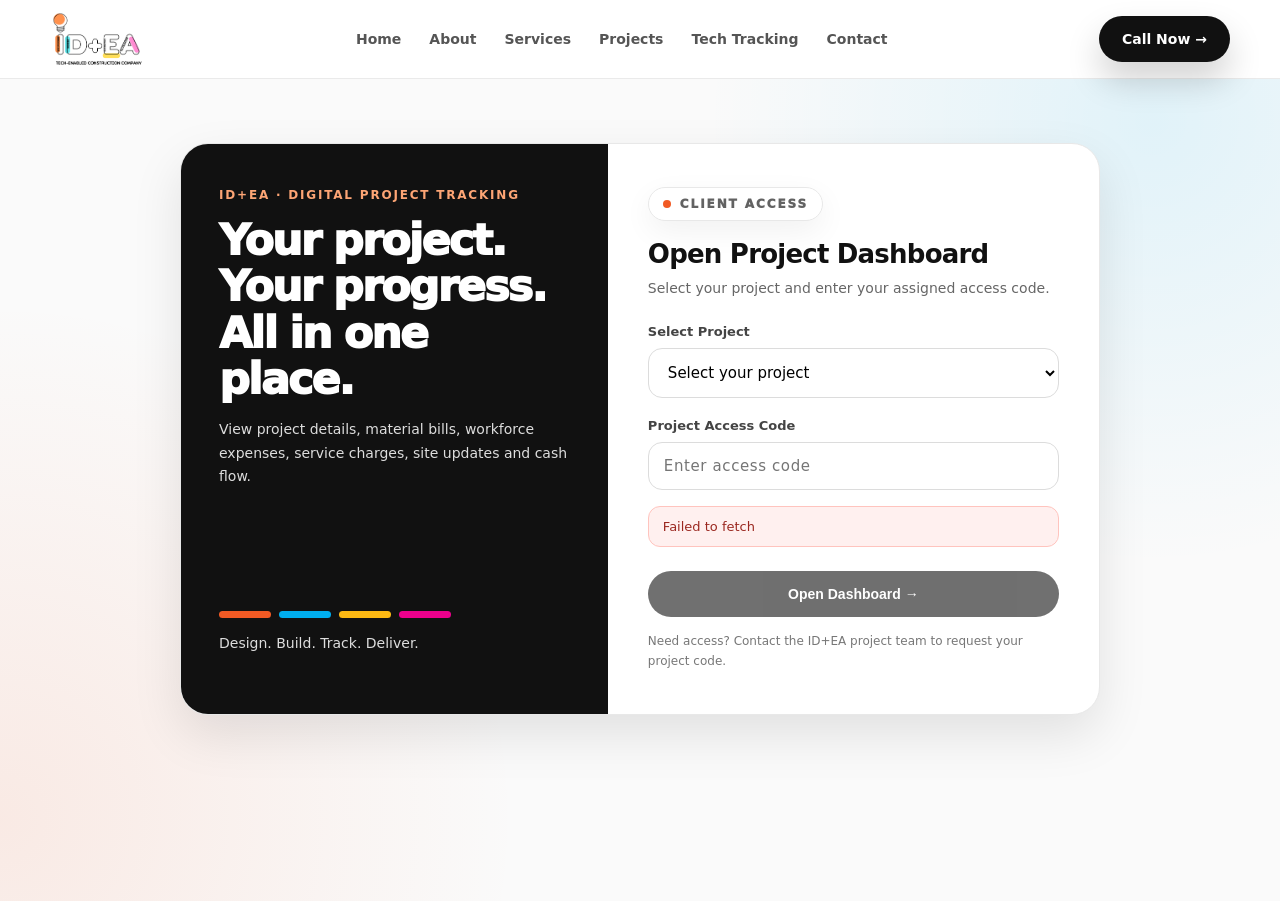
==== client-access.html @ f290cd13 "Add files via upload" ====
<!DOCTYPE html>
<html lang="en"><head><meta charset="utf-8"/><meta content="width=device-width,initial-scale=1" name="viewport"/><meta content="#111111" name="theme-color"/><title>Client Access | ID+EA</title><link href="assets/idea-logo.png" rel="icon"/><link href="style.css" rel="stylesheet"/></head><body>
<header><div class="container nav"><a aria-label="ID+EA home" href="index.html#home"><img alt="ID+EA" class="logo" src="assets/idea-logo.png"/></a><nav aria-label="Main navigation" class="navlinks site-nav"><a href="index.html#home">Home</a><a href="index.html#about">About</a><a href="index.html#services">Services</a><a href="index.html#projects">Projects</a><a href="index.html#tracking">Tech Tracking</a><a href="index.html#contact">Contact</a></nav><a class="btn darkbtn call-link" href="tel:+919951929950">Call Now →</a><button aria-expanded="false" aria-label="Open menu" class="mobile-menu mobile-toggle" id="mobileToggle" type="button">☰</button></div><nav aria-label="Mobile navigation" class="mini-links" hidden="" id="mobileLinks"><a href="index.html#home">Home</a><a href="index.html#about">About</a><a href="index.html#services">Services</a><a href="index.html#projects">Projects</a><a href="index.html#tracking">Tech Tracking</a><a href="index.html#contact">Contact</a></nav></header>
<main class="access-main"><div class="access-layout"><aside class="access-intro"><div><div class="access-kicker">ID+EA · Digital Project Tracking</div><h1>Your project.<br/>Your progress.<br/>All in one place.</h1><p>View project details, material bills, workforce expenses, service charges, site updates and cash flow.</p></div><div><div class="access-stripes"><span style="background:var(--orange)"></span><span style="background:var(--cyan)"></span><span style="background:var(--yellow)"></span><span style="background:var(--pink)"></span></div><p>Design. Build. Track. Deliver.</p></div></aside><section aria-label="Client dashboard access" class="access-form"><div class="label"><span class="dot"></span>CLIENT ACCESS</div><h2 style="margin-top:18px">Open Project Dashboard</h2><p>Select your project and enter your assigned access code.</p><form id="accessForm"><label class="field"><span>Select Project</span><select id="projectSelect" required=""><option value="">Select your project</option></select></label><label class="field"><span>Project Access Code</span><input autocomplete="off" id="accessCode" minlength="4" placeholder="Enter access code" required="" type="password"/></label><div class="error" id="error" role="alert"></div><button class="submit" id="submitBtn" type="submit">Open Dashboard →</button></form><div class="demo-info" hidden="" id="demoInfo"><strong>Preview mode only:</strong> Select the sample project and use code <strong>DEMO123</strong>. This is not secure client authentication; live access needs server-side code verification.</div><div class="hint">Need access? Contact the ID+EA project team to request your project code.</div></section></div></main>
<script src="script.js"></script><script src="site-config.js"></script><script src="client-access.js"></script></body></html>
---- style.css ----
:root{
      --black:#111111;--muted:#666;--line:#e8e8e8;--bg:#fafafa;--white:#fff;
      --orange:#F15A24;--cyan:#00AEEF;--yellow:#FDB913;--pink:#EC008C;
      --shadow:0 20px 50px rgba(0,0,0,.10);--soft:0 10px 30px rgba(0,0,0,.06);
      --radius:28px;
    }
    *{box-sizing:border-box}
	html{scroll-behavior:smooth}
	body{margin:0;font-family:Inter,ui-sans-serif,system-ui,-apple-system,BlinkMacSystemFont,"Segoe UI",Arial,sans-serif;color:var(--black);background:var(--bg)}
    a{color:inherit;text-decoration:none}
	img{max-width:100%;display:block}
	
	.container{
		width:min(1180px,calc(100% - 32px));
		margin:0 auto}
	.grid{
		display:grid;
		gap:24px}
	.section{padding:92px 0}
	.white{background:#fff}
	.dark{
		background:#111;
		color:#fff}
	.muted{color:var(--muted)}
 
/*	header */ 
	header{position:sticky;top:0;z-index:50;border-bottom:1px solid rgba(232,232,232,.9);background:rgba(255,255,255,.9);backdrop-filter:blur(16px)}
    .nav{
		display:flex;
		align-items:center;
		justify-content:space-between;
		min-height:78px;
		gap:20px}
	.logo{
		height:58px;
		width:auto;
		object-fit:contain}
	.navlinks{
		display:flex;
		gap:28px;
		align-items:center}
	.navlinks a{
		font-size:14px;
		font-weight:700;
		color:#555}
	.navlinks a:hover{color:#000}
    .btn{
		display:inline-flex;
		align-items:center;
		justify-content:center;
		gap:9px;
		border-radius:999px;
		padding:14px 22px;
		font-size:14px;
		font-weight:900;
		transition:.2s ease;
		border:1px solid transparent;
		white-space:nowrap}
	.btn:hover{transform:translateY(-2px)}
	.btn.darkbtn{
		background:#111;
		color:#fff;
		box-shadow:0 18px 34px rgba(0,0,0,.18)}




	.btn.lightbtn{background:#fff;color:#111;border-color:#ddd}
	.btn.orange{background:var(--orange);color:#fff}
    .mobile-menu{display:none;font-weight:900;border:1px solid #ddd;background:#fff;border-radius:999px;padding:10px 14px}
	.hero{position:relative;overflow:hidden;background:#fff}
	.hero:before{content:"";position:absolute;right:-160px;top:60px;width:420px;height:420px;border-radius:999px;background:rgba(0,174,239,.15);filter:blur(40px)}
	.hero:after{content:"";position:absolute;left:-160px;bottom:0;width:420px;height:420px;border-radius:999px;background:rgba(241,90,36,.14);filter:blur(40px)}
	.hero-grid{position:relative;z-index:1;display:grid;grid-template-columns:1.05fr .95fr;gap:58px;align-items:center;padding:96px 0}
	.eyebrow{display:inline-flex;align-items:center;gap:9px;border:1px solid var(--line);background:#fafafa;border-radius:999px;padding:9px 14px;font-size:13px;font-weight:900;color:#555}
	.dot{width:8px;height:8px;border-radius:50%;background:var(--orange)}
	h1{font-size:clamp(44px,7vw,82px);line-height:.93;letter-spacing:-.06em;margin:20px 0 0;font-weight:1000}
	.tagline{font-size:clamp(24px,3vw,36px);font-weight:1000;letter-spacing:-.035em;margin:20px 0 0}
	.lead{font-size:18px;line-height:1.75;color:#606060;max-width:680px;margin:22px 0 0}
	.actions{display:flex;gap:13px;flex-wrap:wrap;margin-top:30px}
	.checks{display:grid;grid-template-columns:repeat(3,1fr);gap:12px;margin-top:36px}
	.check{border:1px solid var(--line);background:#fff;border-radius:20px;padding:15px;font-size:13px;font-weight:900;color:#555;display:flex;gap:10px;align-items:center;box-shadow:var(--soft)}
	.check span{display:inline-flex;width:20px;height:20px;border-radius:999px;align-items:center;justify-content:center;color:#fff;font-size:12px;font-weight:1000;flex:0 0 auto}
	.dash{background:#111;border-radius:36px;padding:15px;box-shadow:var(--shadow)}
	.dash-inner{background:#fff;border-radius:26px;padding:24px}
	.dash-top{display:flex;justify-content:space-between;align-items:center;gap:18px;margin-bottom:22px}
	.dash-logo{height:50px;width:auto}.pill{font-size:12px;font-weight:900;border-radius:999px;background:#f4f4f4;color:#555;padding:8px 12px}
	.progress-card,.work-card{background:#fafafa;border-radius:24px;padding:22px}
	.between{display:flex;justify-content:space-between;gap:12px}
	.bar{height:12px;background:#e5e5e5;border-radius:999px;overflow:hidden;margin-top:14px}
	.bar-fill{height:100%;width:68%;background:linear-gradient(90deg,var(--orange),var(--cyan),var(--pink));border-radius:999px}
	.mini-grid{display:grid;grid-template-columns:1fr 1fr;gap:16px;margin:16px 0}
	.mini{border:1px solid var(--line);border-radius:24px;padding:20px}
	.big{font-size:28px;font-weight:1000;margin-top:12px}
	.small{font-size:13px;color:#777;font-weight:700}
	.iconbox{display:inline-flex;width:46px;height:46px;border-radius:16px;align-items:center;justify-content:center;background:#fff;border:1px solid #eee;box-shadow:var(--soft);font-size:20px;font-weight:900}
	.label{display:inline-flex;align-items:center;gap:9px;border:1px solid var(--line);background:#fff;border-radius:999px;padding:9px 14px;font-size:12px;font-weight:1000;text-transform:uppercase;letter-spacing:.16em;color:#626262;box-shadow:var(--soft)}
	.section-title{font-size:clamp(36px,5vw,58px);line-height:1;letter-spacing:-.045em;font-weight:1000;margin:18px 0 0}
	.two{display:grid;grid-template-columns:.92fr 1.08fr;gap:50px;align-items:center}
	.card{background:#fff;border:1px solid var(--line);border-radius:var(--radius);padding:30px;box-shadow:var(--soft)}
	.service-grid{grid-template-columns:repeat(3,1fr);margin-top:42px}
	.service{background:#fff;border:1px solid var(--line);border-radius:30px;padding:30px;box-shadow:var(--soft);transition:.2s}
	.service:hover{transform:translateY(-4px);box-shadow:var(--shadow)}
	.service h3{font-size:22px;letter-spacing:-.02em;margin:22px 0 10px}
	.service p{line-height:1.65;color:#666;margin:0}
	.feature-grid{grid-template-columns:repeat(2,1fr);margin-top:28px}
	.dashboard{background:#111;color:#fff;border-radius:34px;padding:30px;box-shadow:var(--shadow)}
	.dash-row{background:rgba(255,255,255,.1);border-radius:22px;padding:20px;margin-top:14px}
	.thinbar{height:8px;background:rgba(255,255,255,.16);border-radius:999px;overflow:hidden;margin-top:12px}
	.thinbar div{height:100%;border-radius:999px}
	.process-grid{grid-template-columns:repeat(4,1fr);margin-top:40px}
	.step{background:#fafafa;border:1px solid var(--line);border-radius:28px;padding:26px}
	.num{display:flex;width:48px;height:48px;border-radius:999px;align-items:center;justify-content:center;color:#fff;font-size:14px;font-weight:1000;margin-bottom:22px}
	.project-grid{grid-template-columns:repeat(3,1fr);margin-top:42px}
	.project{background:#fff;border:1px solid var(--line);border-radius:30px;overflow:hidden;box-shadow:var(--soft)}
	.project-img{height:210px;background:#eee;display:flex;align-items:center;justify-content:center}
	.project-shape{width:96px;height:96px;border-radius:28px}
	.project-body{padding:26px}
	.status{display:inline-flex;background:#f2f2f2;color:#555;border-radius:999px;padding:7px 12px;font-size:12px;font-weight:1000;margin-bottom:14px}
	.meta{display:grid;gap:12px;margin-top:20px;font-size:14px}
	.meta div{display:flex;justify-content:space-between;gap:12px;border-bottom:1px solid #eee;padding-bottom:12px}
	.meta div:last-child{border-bottom:0;padding-bottom:0}
	.meta strong{text-align:right}
	.why-grid{display:grid;grid-template-columns:.9fr 1.1fr;gap:50px;align-items:center}
	.why-list{display:grid;grid-template-columns:repeat(2,1fr);gap:16px}
	.why-item{background:rgba(255,255,255,.1);border-radius:24px;padding:22px;font-weight:900}
	.stats{grid-template-columns:repeat(4,1fr);margin-top:44px}
	.stat{border:1px solid rgba(255,255,255,.14);background:rgba(255,255,255,.1);border-radius:24px;padding:24px}
	.stat strong{font-size:34px}
	.contact-grid{grid-template-columns:.92fr 1.08fr;gap:50px}
	.contact-cards{display:grid;gap:14px;margin-top:30px}
	.contact-card{display:flex;gap:16px;align-items:flex-start;background:#fafafa;border-radius:26px;padding:22px;transition:.2s}
	.contact-card:hover{background:#f2f2f2}
	.form{background:#fafafa;border:1px solid var(--line);border-radius:30px;padding:26px;box-shadow:var(--soft)}
	.form-grid{display:grid;grid-template-columns:1fr 1fr;gap:16px}label span{display:block;font-size:13px;font-weight:1000;color:#555;margin-bottom:8px}
	input,select,textarea{width:100%;border:1px solid #ddd;background:#fff;border-radius:16px;padding:14px;font:inherit;outline:none}
	input:focus,select:focus,textarea:focus{border-color:#111}
	.full{grid-column:1/-1}footer{border-top:1px solid var(--line);background:#fafafa;padding:46px 0}
	.footer-grid{display:grid;grid-template-columns:1.2fr .75fr .85fr 1fr;gap:34px}
	.footer-logo{height:60px;width:auto}
	.footer-grid h4{margin:0 0 16px}
	.footer-grid p,.footer-grid a,.footer-grid span{color:#666;font-size:14px;line-height:1.7;font-weight:650}
	.footer-links{display:grid;gap:8px}
	.copyright{border-top:1px solid var(--line);margin-top:34px;padding-top:22px;display:flex;justify-content:space-between;gap:16px;color:#777;font-size:13px;font-weight:750}
	.floating{position:fixed;right:20px;bottom:20px;z-index:60;background:#111;color:#fff;border-radius:999px;padding:15px 20px;box-shadow:var(--shadow);font-size:14px;font-weight:1000;display:flex;gap:9px;align-items:center}
	.floating:hover{transform:translateY(-2px)}
    
  


  /* Commercial Project Gallery */
    .project-photo-wrap{position:relative;height:210px;background:#eee;overflow:hidden}
    .project-photo-wrap img{width:100%;height:100%;object-fit:cover;transition:transform .35s ease}
    .project:hover .project-photo-wrap img{transform:scale(1.04)}
    .gallery-btn{margin-top:18px;width:100%;border:0;cursor:pointer;background:#111;color:#fff;border-radius:999px;padding:12px 18px;font:inherit;font-size:13px;font-weight:900;transition:.2s ease}
    .gallery-btn:hover{transform:translateY(-2px);background:#222}
    .project-gallery-modal{display:none;position:fixed;inset:0;z-index:200;background:rgba(0,0,0,.86);padding:30px 20px;overflow:auto}
    .project-gallery-modal.active{display:block}
    .gallery-modal-inner{width:min(1100px,100%);margin:0 auto;position:relative}
    .gallery-modal-head{display:flex;align-items:center;justify-content:space-between;gap:20px;color:#fff;margin-bottom:18px}
    .gallery-modal-head h3{margin:0;font-size:clamp(22px,4vw,34px)}
    .gallery-close{width:42px;height:42px;border:1px solid rgba(255,255,255,.35);background:rgba(255,255,255,.1);color:#fff;border-radius:50%;font-size:24px;cursor:pointer;display:flex;align-items:center;justify-content:center}
    .gallery-close:hover{background:rgba(255,255,255,.2)}
    .gallery-grid{display:grid;grid-template-columns:repeat(3,1fr);gap:14px}
    .gallery-grid img{width:100%;height:240px;object-fit:cover;border-radius:18px;cursor:pointer;border:1px solid rgba(255,255,255,.12);transition:transform .2s ease}
    .gallery-grid img:hover{transform:scale(1.02)}
    .gallery-note{color:rgba(255,255,255,.75);font-size:13px;margin:0 0 20px}
    @media (max-width: 700px){.gallery-grid{grid-template-columns:1fr 1fr}.gallery-grid img{height:180px}.project-photo-wrap{height:190px}}
    @media (max-width: 980px){.navlinks{display:none}.mobile-menu{display:block}.hero-grid,.two,.why-grid,.contact-grid{grid-template-columns:1fr}.checks,.service-grid,.project-grid,.stats{grid-template-columns:1fr 1fr}.process-grid{grid-template-columns:1fr 1fr}.footer-grid{grid-template-columns:1fr 1fr}.hero-grid{padding:72px 0}.section{padding:72px 0}}
    @media (max-width: 620px){.container{width:min(100% - 24px,1180px)}.logo{height:48px}.dash-logo{height:38px}.checks,.service-grid,.project-grid,.feature-grid,.process-grid,.stats,.why-list,.footer-grid,.form-grid{grid-template-columns:1fr}.mini-grid{grid-template-columns:1fr}.copyright{flex-direction:column}.floating{right:12px;bottom:12px;padding:13px 16px}.section{padding:60px 0}.hero-grid{padding:58px 0}.dash-inner{padding:16px}.dash-top{align-items:flex-start;flex-direction:column}}
  
  
  

/* Client access page */

.access-main{min-height:calc(100dvh - 78px);padding:64px 16px;display:grid;place-items:start center;background:radial-gradient(circle at 90% 5%,rgba(0,174,239,.10),transparent 32%),radial-gradient(circle at 0% 90%,rgba(241,90,36,.10),transparent 35%),#fafafa}.access-layout{width:min(920px,100%);display:grid;grid-template-columns:.93fr 1.07fr;gap:0;background:#fff;border:1px solid var(--line);border-radius:28px;box-shadow:var(--shadow);overflow:hidden}.access-intro{background:#111;color:#fff;padding:44px 38px;display:flex;flex-direction:column;justify-content:space-between;gap:30px}.access-kicker{font-size:12px;font-weight:900;letter-spacing:.15em;color:#fda575;text-transform:uppercase}.access-intro h1{font-size:clamp(30px,3.5vw,43px);line-height:1.08;letter-spacing:-.045em;margin:15px 0}.access-intro p{line-height:1.7;color:#ddd;font-size:14px}.access-stripes{display:flex;gap:8px}.access-stripes span{width:52px;height:7px;border-radius:99px}.access-form{padding:43px 40px}.access-form h2{font-size:26px;letter-spacing:-.03em;margin:0 0 8px}.access-form p{color:#666;line-height:1.6;font-size:14px;margin:0 0 25px}.field{display:block;margin-top:20px}.field span{display:block;font-size:13px;font-weight:800;color:#444;margin-bottom:9px}.field select,.field input{font-size:15px;width:100%;border:1px solid #dcdcdc;padding:14px 15px;border-radius:14px;background:white}.access-form .submit{width:100%;border:0;background:#111;color:#fff;border-radius:999px;padding:15px;font-weight:850;margin-top:24px;font-size:14px;cursor:pointer}.access-form .submit:disabled{opacity:.6;cursor:wait}.error{display:none;margin-top:16px;padding:12px 14px;background:#fff0ef;color:#9b2820;border:1px solid #ffc4be;border-radius:12px;font-size:13px}.error.visible{display:block}.hint{font-size:12px;color:#777;margin-top:15px;line-height:1.6}.demo-info{background:#fff8ef;border:1px solid #fce2c7;border-radius:14px;padding:12px;font-size:12px;color:#815024;margin-top:17px;line-height:1.6}.mobile-toggle{display:none}.mini-links{display:none}#accessCode{font-family:inherit;letter-spacing:.04em}@media(max-width:800px){.access-layout{grid-template-columns:1fr}.access-intro{padding:26px}.access-intro h1{font-size:31px;margin:9px 0}.access-intro p{margin-bottom:0}.access-form{padding:27px 24px}.access-main{padding:22px 12px 55px}}@media(max-width:980px){.site-nav{display:none}.mobile-toggle{display:inline-flex}.call-link{display:none}.mini-links:not([hidden]){display:flex;flex-direction:column;gap:0;padding:8px 18px 15px;border-top:1px solid #eee;background:white}.mini-links a{padding:10px 8px;font-size:14px;font-weight:700}}@media(min-width:981px){.mini-links{display:none!important}}


/* Shared responsive header on client pages */
.site-nav{display:flex}
.mini-links[hidden],.website-mobile-links[hidden]{display:none!important}
.mini-links,.website-mobile-links{border-top:1px solid var(--line);background:#fff;padding:8px 18px 15px}
.mini-links a,.website-mobile-links a{display:block;padding:10px 8px;font-size:14px;font-weight:700}
.client-access-link{color:var(--yellow);text-decoration:none;cursor:pointer;transition:transform .2s,background .2s}
.client-access-link:hover,.client-access-link:focus-visible{transform:translateY(-2px);background:rgba(255,255,255,.18);outline:2px solid var(--yellow);outline-offset:3px}
@media(max-width:980px){.site-nav{display:none}.mobile-toggle{display:inline-flex}.call-link{display:none}}
@media(min-width:981px){.mini-links,.website-mobile-links{display:none!important}}
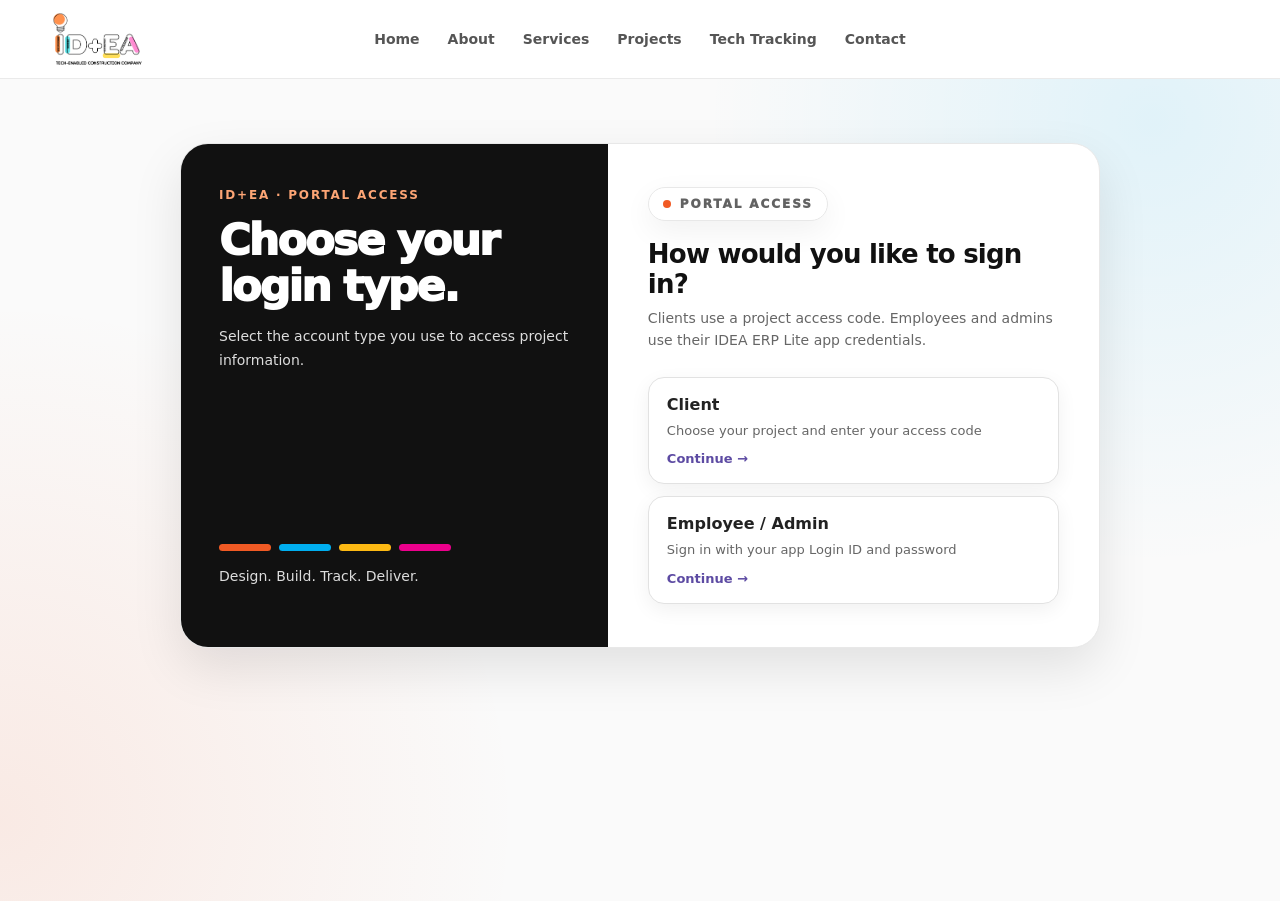
==== commit b965436c: "Add files via upload" ====
--- a/client-access.html
+++ b/client-access.html
@@ -1,5 +1,13 @@
 <!DOCTYPE html>
-<html lang="en"><head><meta charset="utf-8"/><meta content="width=device-width,initial-scale=1" name="viewport"/><meta content="#111111" name="theme-color"/><title>Client Access | ID+EA</title><link href="assets/idea-logo.png" rel="icon"/><link href="style.css" rel="stylesheet"/></head><body>
-<header><div class="container nav"><a aria-label="ID+EA home" href="index.html#home"><img alt="ID+EA" class="logo" src="assets/idea-logo.png"/></a><nav aria-label="Main navigation" class="navlinks site-nav"><a href="index.html#home">Home</a><a href="index.html#about">About</a><a href="index.html#services">Services</a><a href="index.html#projects">Projects</a><a href="index.html#tracking">Tech Tracking</a><a href="index.html#contact">Contact</a></nav><a class="btn darkbtn call-link" href="tel:+919951929950">Call Now →</a><button aria-expanded="false" aria-label="Open menu" class="mobile-menu mobile-toggle" id="mobileToggle" type="button">☰</button></div><nav aria-label="Mobile navigation" class="mini-links" hidden="" id="mobileLinks"><a href="index.html#home">Home</a><a href="index.html#about">About</a><a href="index.html#services">Services</a><a href="index.html#projects">Projects</a><a href="index.html#tracking">Tech Tracking</a><a href="index.html#contact">Contact</a></nav></header>
-<main class="access-main"><div class="access-layout"><aside class="access-intro"><div><div class="access-kicker">ID+EA · Digital Project Tracking</div><h1>Your project.<br/>Your progress.<br/>All in one place.</h1><p>View project details, material bills, workforce expenses, service charges, site updates and cash flow.</p></div><div><div class="access-stripes"><span style="background:var(--orange)"></span><span style="background:var(--cyan)"></span><span style="background:var(--yellow)"></span><span style="background:var(--pink)"></span></div><p>Design. Build. Track. Deliver.</p></div></aside><section aria-label="Client dashboard access" class="access-form"><div class="label"><span class="dot"></span>CLIENT ACCESS</div><h2 style="margin-top:18px">Open Project Dashboard</h2><p>Select your project and enter your assigned access code.</p><form id="accessForm"><label class="field"><span>Select Project</span><select id="projectSelect" required=""><option value="">Select your project</option></select></label><label class="field"><span>Project Access Code</span><input autocomplete="off" id="accessCode" minlength="4" placeholder="Enter access code" required="" type="password"/></label><div class="error" id="error" role="alert"></div><button class="submit" id="submitBtn" type="submit">Open Dashboard →</button></form><div class="demo-info" hidden="" id="demoInfo"><strong>Preview mode only:</strong> Select the sample project and use code <strong>DEMO123</strong>. This is not secure client authentication; live access needs server-side code verification.</div><div class="hint">Need access? Contact the ID+EA project team to request your project code.</div></section></div></main>
-<script src="script.js"></script><script src="site-config.js"></script><script src="client-access.js"></script></body></html>+<html lang="en">
+<head>
+  <meta charset="utf-8" />
+  <meta name="viewport" content="width=device-width, initial-scale=1" />
+  <meta http-equiv="refresh" content="0;url=login.html" />
+  <title>Continue to Login | ID+EA</title>
+</head>
+<body>
+  <p>Continue to <a href="login.html">ID+EA Login</a>.</p>
+  <script>window.location.replace('login.html');</script>
+</body>
+</html>
